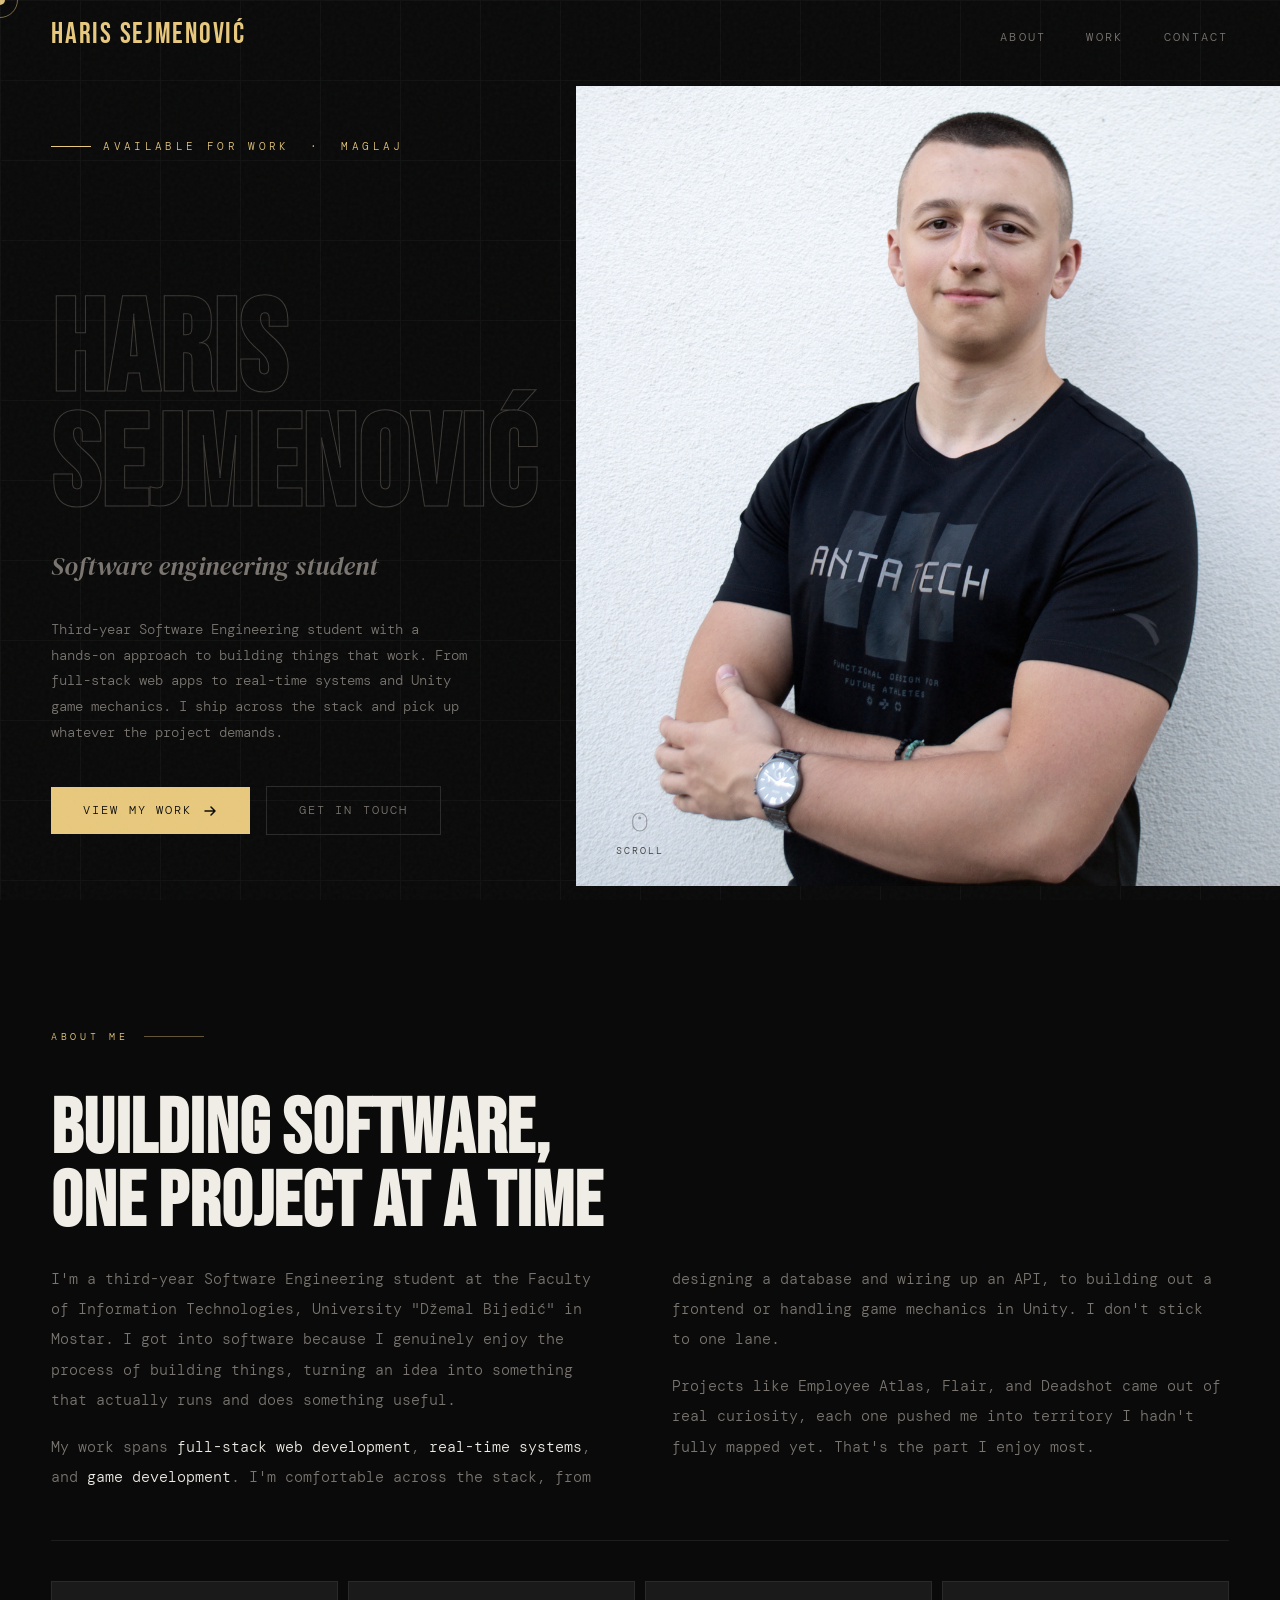
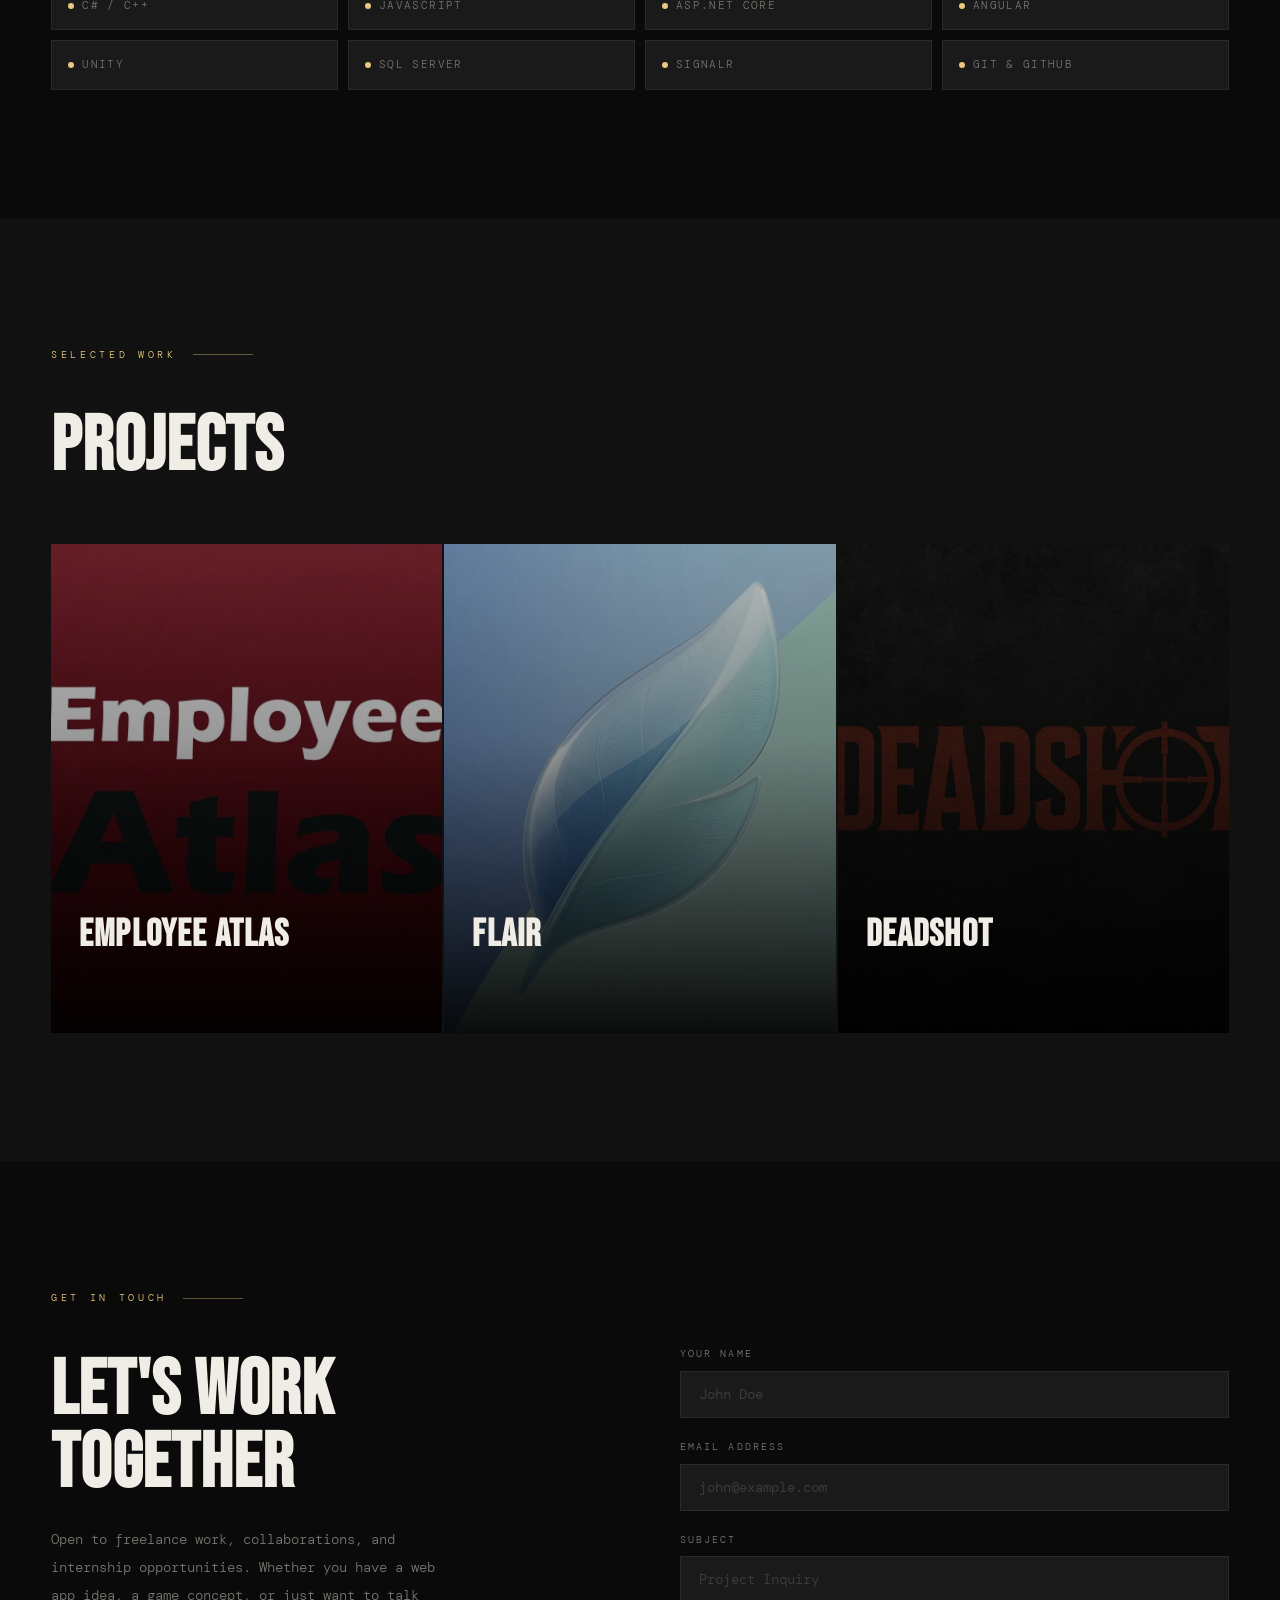
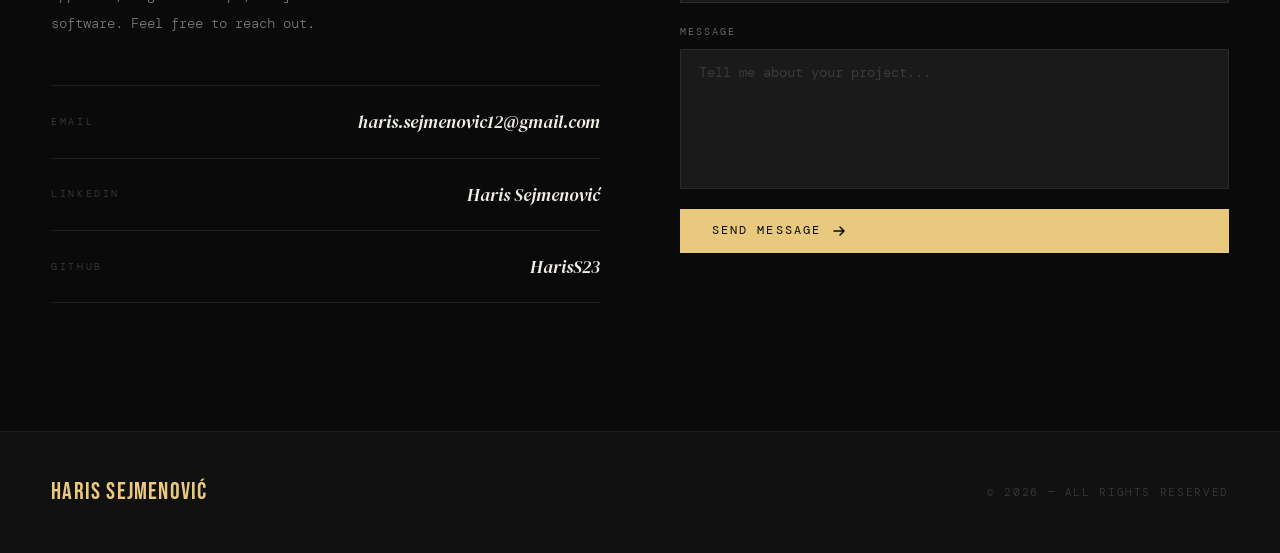
==== index.html @ 5f61e167 "Added files" ====
<!DOCTYPE html>
<html lang="en">
<head>
  <meta charset="UTF-8" />
  <meta name="viewport" content="width=device-width, initial-scale=1.0" />
  <title>Haris Sejmenović Portfolio</title>
  <meta name="description" content="[YOUR TAGLINE]" />
  <link rel="stylesheet" href="styles/style.css" />
</head>
<body>

  <div id="cursor"></div>
  <div id="cursor-ring"></div>

  <!-- NAV -->
  <nav>
    <a href="#" class="nav-logo"><span>Haris Sejmenović</span></a>
    <ul class="nav-links">
      <li><a href="#about">About</a></li>
      <li><a href="#projects">Work</a></li>
      <li><a href="#contact">Contact</a></li>
    </ul>
    <button class="nav-menu-btn" aria-label="Open menu">
      <span></span><span></span><span></span>
    </button>
  </nav>

  <div class="mobile-menu">
    <a href="../index.html#about">About</a>
    <a href="../index.html#projects">Work</a>
    <a href="../index.html#contact">Contact</a>
  </div>

  <!-- HERO -->
  <section id="hero">
    <div class="hero-bg-lines"></div>

    <div class="hero-content">
      <p class="hero-eyebrow">Available for work &nbsp;&middot;&nbsp; Maglaj</p>
      <h1 class="hero-name">
        <br><span class="line-2">Haris Sejmenović</span>
      </h1>
      <p class="hero-title">Software engineering student</p>
      <p class="hero-desc">
        Third-year Software Engineering student with a hands-on approach to building things that work. From full-stack web apps to real-time systems and Unity game mechanics. I ship across the stack and pick up whatever the project demands.
      </p>
      <div class="hero-actions">
        <a href="#projects" class="btn-primary">
          View My Work
          <svg width="16" height="16" viewBox="0 0 16 16" fill="none"><path d="M3 8h10M9 4l4 4-4 4" stroke="currentColor" stroke-width="1.5" stroke-linecap="round" stroke-linejoin="round"/></svg>
        </a>
        <a href="#contact" class="btn-ghost">Get In Touch</a>
      </div>
    </div>

    <div class="hero-visual">
      <div class="hero-img-frame">
        <img src="assets/LinkedinProfFinal.png" alt="[YOUR NAME]" />
      </div>
    </div>

    <div class="hero-scroll-hint">
      <svg width="16" height="20" viewBox="0 0 16 20" fill="none" stroke="currentColor" stroke-width="1.2"><rect x="1" y="1" width="14" height="18" rx="7"/><circle cx="8" cy="6" r="1.5" fill="currentColor" stroke="none"/></svg>
      Scroll
    </div>
  </section>

  <!-- ABOUT -->
  <section id="about">
    <div class="about-left reveal">
      <p class="section-label">About Me</p>
      <h2 class="section-heading">Building Software,<br>One Project at a Time</h2>
      <div class="about-bio">
        <p>I'm a third-year Software Engineering student at the Faculty of Information Technologies, University "Džemal Bijedić" in Mostar. I got into software because I genuinely enjoy the process of building things, turning an idea into something that actually runs and does something useful.</p>
        <p>My work spans <em>full-stack web development</em>, <em>real-time systems</em>, and <em>game development</em>. I'm comfortable across the stack, from designing a database and wiring up an API, to building out a frontend or handling game mechanics in Unity. I don't stick to one lane.</p>
        <p>Projects like Employee Atlas, Flair, and Deadshot came out of real curiosity, each one pushed me into territory I hadn't fully mapped yet. That's the part I enjoy most.</p>
      </div>
    </div>
    <div class="skills-grid">
        <div class="skill-tag">C# / C++</div>
        <div class="skill-tag">JavaScript</div>
        <div class="skill-tag">ASP.NET Core</div>
        <div class="skill-tag">Angular</div>
        <div class="skill-tag">Unity</div>
        <div class="skill-tag">SQL Server</div>
        <div class="skill-tag">SignalR</div>
        <div class="skill-tag">Git &amp; GitHub</div>
      </div>
  </section>

  <!-- PROJECTS -->
  <section id="projects">
    <p class="section-label reveal">Selected Work</p>
    <h2 class="section-heading reveal reveal-delay-1">Projects</h2>

    <div class="projects-grid">

      <!-- CARD: Employee Atlas -->
      <a href="pages/employee-atlas.html" class="project-card reveal">
        <div class="project-card-img">
          <img src="assets/AtlasLogo.png" alt="Employee Atlas" />
        </div>
        <div class="project-card-overlay">
          <p class="project-type">Web Application</p>
          <h3 class="project-title">Employee Atlas</h3>
          <p class="project-desc">A full-stack web application for managing employee data, handling profiles, roles, and organizational structure in one place.</p>
          <div class="project-arrow">View Project <svg width="14" height="14" viewBox="0 0 14 14" fill="none"><path d="M2 7h10M8 3l4 4-4 4" stroke="currentColor" stroke-width="1.5" stroke-linecap="round"/></svg></div>
        </div>
      </a>

      <!-- CARD: Flair -->
      <a href="pages/flair.html" class="project-card reveal reveal-delay-1">
        <div class="project-card-img">
          <img src="assets/flairpfp.png" alt="Flair" />
          
        </div>
        <div class="project-card-overlay">
          <p class="project-type">Web Application</p>
          <h3 class="project-title">Flair</h3>
          <p class="project-desc">A web application built around content. Focused on clean UX and practical functionality.</p>
          <div class="project-arrow">View Project <svg width="14" height="14" viewBox="0 0 14 14" fill="none"><path d="M2 7h10M8 3l4 4-4 4" stroke="currentColor" stroke-width="1.5" stroke-linecap="round"/></svg></div>
        </div>
      </a>

      <!-- CARD: Deadshot -->
      <a href="pages/deadshot.html" class="project-card reveal reveal-delay-2">
        <div class="project-card-img">
          <img src="assets/DeadshotLogo.png" alt="Deadshot" />
          
        </div>
        <div class="project-card-overlay">
          <p class="project-type">Video Game</p>
          <h3 class="project-title">Deadshot</h3>
          <p class="project-desc">A Unity-built shooter where tight mechanics and fast-paced gameplay take center stage. Built from the ground up, physics, enemy AI, and all.</p>
          <div class="project-arrow">View Project <svg width="14" height="14" viewBox="0 0 14 14" fill="none"><path d="M2 7h10M8 3l4 4-4 4" stroke="currentColor" stroke-width="1.5" stroke-linecap="round"/></svg></div>
        </div>
      </a>

    </div>
  </section>

  <!-- CONTACT -->
  <section id="contact">
    <div class="reveal">
      <p class="section-label">Get In Touch</p>
      <h2 class="section-heading">Let's Work<br>Together</h2>
      <p class="contact-intro">
        Open to freelance work, collaborations, and internship opportunities. Whether you have a web app idea, a game concept, or just want to talk software. Feel free to reach out.
      </p>
      <div class="contact-links">
        <a href="mailto:haris.sejmenovic12@gmail.com" class="contact-link-item">
          <span class="contact-link-label">Email</span>
          <span class="contact-link-value">haris.sejmenovic12@gmail.com</span>
        </a>
        <a href="https://linkedin.com/in/haris-sejmenović-aa0427330" target="_blank" rel="noopener" class="contact-link-item">
          <span class="contact-link-label">LinkedIn</span>
          <span class="contact-link-value">Haris Sejmenović</span>
        </a>
        <a href="https://github.com/HarisS23" target="_blank" rel="noopener" class="contact-link-item">
          <span class="contact-link-label">GitHub</span>
          <span class="contact-link-value">HarisS23</span>
        </a>
      </div>
    </div>

    <div class="reveal reveal-delay-2">
      <form id="contact-form" class="contact-form" action="https://formspree.io/f/mbdzwejz" method="POST">
        <div class="form-group">
          <label class="form-label" for="name">Your Name</label>
          <input class="form-input" type="text" id="name" name="name" placeholder="John Doe" required />
        </div>
        <div class="form-group">
          <label class="form-label" for="email">Email Address</label>
          <input class="form-input" type="email" id="email" name="email" placeholder="john@example.com" required />
        </div>
        <div class="form-group">
          <label class="form-label" for="message">Subject</label>
          <input class="form-input" type="text" id="message" name="message" placeholder="Project Inquiry" />        </div>
        <div class="form-group">
          <label class="form-label" for="subject">Message</label>
          <textarea class="form-textarea" id="subject" name="subject" placeholder="Tell me about your project..." required></textarea>
        </div>
        <button type="submit" class="btn-primary">
          Send Message
          <svg width="16" height="16" viewBox="0 0 16 16" fill="none"><path d="M3 8h10M9 4l4 4-4 4" stroke="currentColor" stroke-width="1.5" stroke-linecap="round" stroke-linejoin="round"/></svg>
        </button>
      </form>
    </div>
  </section>

  <!-- FOOTER -->
  <footer>
    <span class="footer-logo"><span>Haris Sejmenović</span></span>
    <span class="footer-copy">&copy; <span id="year"></span> &mdash; All rights reserved</span>
  </footer>

  <script src="main.js"></script>
  <script>document.getElementById('year').textContent = new Date().getFullYear();</script>
</body>
</html>
---- styles/style.css ----
/* ============================================================
   PORTFOLIO — GLOBAL STYLES
   Aesthetic: Cinematic Dark / Editorial
   ============================================================ */

@import url('https://fonts.googleapis.com/css2?family=Bebas+Neue&family=DM+Serif+Display:ital@0;1&family=DM+Mono:wght@300;400;500&display=swap');

/* ── CSS Variables ── */
:root {
  --bg:          #0a0a0a;
  --bg-2:        #111111;
  --bg-3:        #1a1a1a;
  --surface:     #161616;
  --border:      #2a2a2a;
  --border-soft: #1e1e1e;

  --text:        #f0ede6;
  --text-muted:  #7a7570;
  --text-dim:    #3d3a36;

  --accent:      #e8c97d;          /* warm gold */
  --accent-2:    #c0392b;          /* blood red */
  --accent-glow: rgba(232,201,125,0.12);

  --font-display: 'Bebas Neue', sans-serif;
  --font-serif:   'DM Serif Display', Georgia, serif;
  --font-mono:    'DM Mono', 'Courier New', monospace;

  --ease-out:     cubic-bezier(0.16, 1, 0.3, 1);
  --ease-in-out:  cubic-bezier(0.87, 0, 0.13, 1);

  --radius:       2px;
  --nav-h:        72px;
}

/* ── Reset ── */
*, *::before, *::after { box-sizing: border-box; margin: 0; padding: 0; }

html {
  scroll-behavior: smooth;
  font-size: 16px;
}

body {
  background: var(--bg);
  color: var(--text);
  font-family: var(--font-mono);
  font-weight: 300;
  line-height: 1.7;
  overflow-x: hidden;
  cursor: none;
}

::selection {
  background: var(--accent);
  color: var(--bg);
}

img { display: block; width: 100%; height: 100%; object-fit: cover; }
a   { color: inherit; text-decoration: none; }
ul  { list-style: none; }

/* ── Custom Cursor ── */
#cursor {
  position: fixed;
  top: 0; left: 0;
  width: 10px; height: 10px;
  background: var(--accent);
  border-radius: 50%;
  pointer-events: none;
  z-index: 9999;
  transform: translate(-50%, -50%);
  transition: transform 0.08s var(--ease-out), width 0.25s var(--ease-out), height 0.25s var(--ease-out), background 0.2s;
  mix-blend-mode: exclusion;
}
#cursor-ring {
  position: fixed;
  top: 0; left: 0;
  width: 36px; height: 36px;
  border: 1px solid var(--accent);
  border-radius: 50%;
  pointer-events: none;
  z-index: 9998;
  transform: translate(-50%, -50%);
  transition: transform 0.2s var(--ease-out), width 0.3s var(--ease-out), height 0.3s var(--ease-out), opacity 0.2s;
  opacity: 0.5;
}
body:hover #cursor-ring { opacity: 1; }

/* ── Noise Texture Overlay ── */
body::before {
  content: '';
  position: fixed;
  inset: 0;
  background-image: url("data:image/svg+xml,%3Csvg viewBox='0 0 256 256' xmlns='http://www.w3.org/2000/svg'%3E%3Cfilter id='noise'%3E%3CfeTurbulence type='fractalNoise' baseFrequency='0.9' numOctaves='4' stitchTiles='stitch'/%3E%3C/filter%3E%3Crect width='100%25' height='100%25' filter='url(%23noise)' opacity='1'/%3E%3C/svg%3E");
  opacity: 0.03;
  pointer-events: none;
  z-index: 9000;
}

/* ── Navigation ── */
nav {
  position: fixed;
  top: 0; left: 0; right: 0;
  height: var(--nav-h);
  display: flex;
  align-items: center;
  justify-content: space-between;
  padding: 0 clamp(24px, 4vw, 64px);
  z-index: 1000;
  border-bottom: 1px solid transparent;
  transition: background 0.4s, border-color 0.4s;
}
nav.scrolled {
  background: rgba(10,10,10,0.92);
  border-color: var(--border);
  backdrop-filter: blur(12px);
}

.nav-logo {
  font-family: var(--font-display);
  font-size: 1.8rem;
  letter-spacing: 0.06em;
  color: var(--text);
}
.nav-logo span { color: var(--accent); }

.nav-links {
  display: flex;
  gap: 40px;
  align-items: center;
}
.nav-links a {
  font-size: 0.72rem;
  letter-spacing: 0.2em;
  text-transform: uppercase;
  color: var(--text-muted);
  transition: color 0.2s;
  position: relative;
}
.nav-links a::after {
  content: '';
  position: absolute;
  bottom: -3px; left: 0;
  width: 0; height: 1px;
  background: var(--accent);
  transition: width 0.3s var(--ease-out);
}
.nav-links a:hover { color: var(--text); }
.nav-links a:hover::after { width: 100%; }

.nav-cta {
  font-size: 0.72rem !important;
  letter-spacing: 0.2em;
  text-transform: uppercase;
  color: var(--accent) !important;
  border: 1px solid var(--accent);
  padding: 8px 20px;
  transition: background 0.2s, color 0.2s !important;
}
.nav-cta::after { display: none !important; }
.nav-cta:hover { background: var(--accent); color: var(--bg) !important; }

.nav-menu-btn {
  display: none;
  flex-direction: column;
  gap: 5px;
  cursor: pointer;
  padding: 4px;
}
.nav-menu-btn span {
  display: block;
  width: 24px; height: 1px;
  background: var(--text);
  transition: transform 0.3s, opacity 0.3s;
}

/* ── Hero Section ── */
#hero {
  min-height: 100vh;
  display: grid;
  grid-template-columns: 1fr 1fr;
  align-items: center;
  padding: 0 clamp(24px, 4vw, 64px);
  padding-top: var(--nav-h);
  gap: 40px;
  position: relative;
  overflow: hidden;
}

.hero-bg-lines {
  position: absolute;
  inset: 0;
  background-image:
    linear-gradient(var(--border-soft) 1px, transparent 1px),
    linear-gradient(90deg, var(--border-soft) 1px, transparent 1px);
  background-size: 80px 80px;
  opacity: 0.4;
  pointer-events: none;
}

.hero-content { position: relative; z-index: 2; }

.hero-eyebrow {
  font-size: 0.7rem;
  letter-spacing: 0.3em;
  text-transform: uppercase;
  color: var(--accent);
  margin-bottom: 24px;
  display: flex;
  align-items: center;
  gap: 12px;
  opacity: 0;
  animation: fadeUp 0.8s 0.2s var(--ease-out) forwards;
}
.hero-eyebrow::before {
  content: '';
  width: 40px; height: 1px;
  background: var(--accent);
}

.hero-name {
  font-family: var(--font-display);
  font-size: clamp(5rem, 10vw, 11rem);
  line-height: 0.9;
  letter-spacing: 0.01em;
  color: var(--text);
  opacity: 0;
  animation: fadeUp 0.9s 0.35s var(--ease-out) forwards;
}
.hero-name .line-2 {
  color: transparent;
  -webkit-text-stroke: 1px var(--text-dim);
}

.hero-title {
  font-family: var(--font-serif);
  font-style: italic;
  font-size: clamp(1.1rem, 2vw, 1.6rem);
  color: var(--text-muted);
  margin-top: 20px;
  opacity: 0;
  animation: fadeUp 0.9s 0.5s var(--ease-out) forwards;
}

.hero-desc {
  font-size: 0.85rem;
  line-height: 1.9;
  color: var(--text-muted);
  max-width: 420px;
  margin-top: 28px;
  opacity: 0;
  animation: fadeUp 0.9s 0.65s var(--ease-out) forwards;
}

.hero-actions {
  display: flex;
  gap: 16px;
  margin-top: 40px;
  align-items: center;
  opacity: 0;
  animation: fadeUp 0.9s 0.8s var(--ease-out) forwards;
}

.btn-primary {
  display: inline-flex;
  align-items: center;
  gap: 10px;
  background: var(--accent);
  color: var(--bg);
  font-family: var(--font-mono);
  font-size: 0.72rem;
  letter-spacing: 0.18em;
  text-transform: uppercase;
  padding: 14px 32px;
  border: none;
  cursor: pointer;
  transition: background 0.2s, transform 0.2s;
}
.btn-primary:hover { background: #f5d88a; transform: translateY(-2px); }

.btn-ghost {
  display: inline-flex;
  align-items: center;
  gap: 10px;
  color: var(--text-muted);
  font-family: var(--font-mono);
  font-size: 0.72rem;
  letter-spacing: 0.18em;
  text-transform: uppercase;
  padding: 14px 32px;
  border: 1px solid var(--border);
  transition: border-color 0.2s, color 0.2s, transform 0.2s;
}
.btn-ghost:hover { border-color: var(--text-muted); color: var(--text); transform: translateY(-2px); }

.hero-visual {
  position: relative;
  z-index: 2;
  opacity: 0;
  height: 800px;
  animation: fadeIn 1.2s 0.5s var(--ease-out) forwards;
}

.hero-img-frame {
  width: 100%;
  height: 100%;
  max-width: 90vw;
  aspect-ratio: 1 / 1;
  position: relative;
  overflow: hidden;
}
.hero-img-frame::before {
  content: '';
  position: absolute;
  inset: 0;
  background: linear-gradient(135deg, transparent 60%, var(--accent) 100%);
  opacity: 0.08;
  z-index: 1;
  pointer-events: none;
}
.hero-img-frame img {
  object-position: top center;
  filter: grayscale(20%) contrast(1.05);
  transition: transform 0.8s var(--ease-out), filter 0.6s;
}
.hero-img-frame:hover img { transform: scale(1.03); filter: grayscale(0%) contrast(1.05); }

.hero-img-placeholder {
  width: 100%; height: 100%;
  background: var(--bg-3);
  display: flex;
  flex-direction: column;
  align-items: center;
  justify-content: center;
  gap: 12px;
  border: 1px dashed var(--border);
  color: var(--text-dim);
  font-size: 0.75rem;
  letter-spacing: 0.15em;
  text-transform: uppercase;
}
.hero-img-placeholder svg { opacity: 0.3; }

.hero-tag {
  position: absolute;
  bottom: 24px; left: -20px;
  background: var(--bg-2);
  border: 1px solid var(--border);
  padding: 16px 24px;
  z-index: 3;
}
.hero-tag p { font-size: 0.65rem; letter-spacing: 0.2em; text-transform: uppercase; color: var(--text-muted); }
.hero-tag strong { display: block; font-family: var(--font-display); font-size: 1.8rem; color: var(--accent); letter-spacing: 0.05em; }

.hero-scroll-hint {
  position: absolute;
  bottom: 40px; left: 50%;
  transform: translateX(-50%);
  display: flex;
  flex-direction: column;
  align-items: center;
  gap: 10px;
  color: var(--text-dim);
  font-size: 0.65rem;
  letter-spacing: 0.2em;
  text-transform: uppercase;
  animation: bounce 2s infinite;
  z-index: 2;
}
.hero-scroll-hint svg { opacity: 0.4; }

/* ── Section Shared ── */
section { padding: clamp(80px, 10vw, 140px) clamp(24px, 4vw, 64px); }

.section-label {
  display: flex;
  align-items: center;
  gap: 16px;
  font-size: 0.65rem;
  letter-spacing: 0.35em;
  text-transform: uppercase;
  color: var(--accent);
  margin-bottom: 48px;
}
.section-label::after {
  content: '';
  flex: 1;
  max-width: 60px;
  height: 1px;
  background: var(--accent);
  opacity: 0.4;
}

.section-heading {
  font-family: var(--font-display);
  font-size: clamp(3rem, 6vw, 6.5rem);
  line-height: 0.95;
  letter-spacing: 0.01em;
  margin-bottom: 24px;
}

/* ── About Section ── */
#about {
  display: block;
  background: var(--bg);
}

.about-bio {
  font-size: 0.95rem;
  line-height: 2;
  color: var(--text-muted);
  margin-bottom: 48px;
  columns: 2;
  column-gap: 64px;
}
.about-bio p + p { margin-top: 16px; }
.about-bio em { color: var(--text); font-style: normal; }

.skills-grid {
  display: grid;
  grid-template-columns: repeat(4, 1fr);
  gap: 10px;
  margin-top: 0;
  border-top: 1px solid var(--border-soft);
  padding-top: 40px;
}

.skill-tag {
  background: var(--bg-3);
  border: 1px solid var(--border);
  padding: 14px 16px;
  font-size: 0.7rem;
  letter-spacing: 0.12em;
  text-transform: uppercase;
  color: var(--text-muted);
  display: flex;
  align-items: center;
  gap: 8px;
  transition: border-color 0.2s, color 0.2s;
}
.skill-tag::before {
  content: '';
  width: 6px; height: 6px;
  background: var(--accent);
  border-radius: 50%;
  flex-shrink: 0;
}
.skill-tag:hover { border-color: var(--accent); color: var(--text); }

/* ── Projects Section ── */
#projects { background: var(--bg-2); }

.projects-grid {
  display: grid;
  grid-template-columns: repeat(3, 1fr);
  gap: 2px;
  margin-top: 60px;
}

.project-card {
  position: relative;
  aspect-ratio: 4/5;
  overflow: hidden;
  cursor: pointer;
  background: var(--bg-3);
}

.project-card-img {
  width: 100%; height: 100%;
  background: var(--surface);
  display: flex;
  flex-direction: column;
  align-items: center;
  justify-content: center;
  gap: 8px;
  color: var(--text-dim);
  font-size: 0.7rem;
  letter-spacing: 0.15em;
  text-transform: uppercase;
  transition: transform 0.6s var(--ease-out);
  overflow: hidden;
}
.project-card-img img {
  position: absolute;
  inset: 0;
  object-fit: cover;
  transition: transform 0.6s var(--ease-out), filter 0.4s;
  filter: grayscale(30%) brightness(0.75);
}
.project-card:hover .project-card-img img {
  transform: scale(1.07);
  filter: grayscale(0%) brightness(0.6);
}

.project-card-overlay {
  position: absolute;
  inset: 0;
  background: linear-gradient(to top, rgba(0,0,0,0.92) 0%, rgba(0,0,0,0.2) 60%, transparent 100%);
  padding: 32px 28px;
  display: flex;
  flex-direction: column;
  justify-content: flex-end;
  z-index: 2;
  transition: background 0.4s;
}
.project-card:hover .project-card-overlay {
  background: linear-gradient(to top, rgba(0,0,0,0.97) 0%, rgba(0,0,0,0.5) 60%, transparent 100%);
}

.project-type {
  font-size: 0.62rem;
  letter-spacing: 0.25em;
  text-transform: uppercase;
  color: var(--accent);
  margin-bottom: 8px;
  transform: translateY(8px);
  opacity: 0;
  transition: transform 0.4s var(--ease-out), opacity 0.4s;
}
.project-card:hover .project-type { transform: translateY(0); opacity: 1; }

.project-title {
  font-family: var(--font-display);
  font-size: clamp(1.8rem, 3vw, 2.8rem);
  letter-spacing: 0.03em;
  line-height: 1;
  margin-bottom: 12px;
}

.project-desc {
  font-size: 0.78rem;
  color: var(--text-muted);
  line-height: 1.7;
  max-height: 0;
  overflow: hidden;
  transition: max-height 0.5s var(--ease-out), opacity 0.4s;
  opacity: 0;
}
.project-card:hover .project-desc { max-height: 100px; opacity: 1; }

.project-arrow {
  display: flex;
  align-items: center;
  gap: 8px;
  font-size: 0.7rem;
  letter-spacing: 0.18em;
  text-transform: uppercase;
  color: var(--accent);
  margin-top: 16px;
  transform: translateX(-10px);
  opacity: 0;
  transition: transform 0.4s var(--ease-out), opacity 0.4s;
}
.project-card:hover .project-arrow { transform: translateX(0); opacity: 1; }

/* ── Contact Section ── */
#contact {
  background: var(--bg);
  display: grid;
  grid-template-columns: 1fr 1fr;
  gap: 80px;
  align-items: start;
}

.contact-intro {
  font-size: 0.88rem;
  line-height: 2;
  color: var(--text-muted);
  margin-top: 24px;
  max-width: 400px;
}

.contact-links {
  display: flex;
  flex-direction: column;
  gap: 0;
  margin-top: 48px;
}

.contact-link-item {
  display: flex;
  align-items: center;
  justify-content: space-between;
  padding: 20px 0;
  border-bottom: 1px solid var(--border-soft);
  transition: border-color 0.2s;
}
.contact-link-item:first-child { border-top: 1px solid var(--border-soft); }
.contact-link-item:hover { border-color: var(--border); }

.contact-link-label {
  font-size: 0.65rem;
  letter-spacing: 0.25em;
  text-transform: uppercase;
  color: var(--text-dim);
}
.contact-link-value {
  font-family: var(--font-serif);
  font-style: italic;
  font-size: 1.15rem;
  color: var(--text);
  transition: color 0.2s;
}
.contact-link-item:hover .contact-link-value { color: var(--accent); }

.contact-form {
  display: flex;
  flex-direction: column;
  gap: 20px;
  margin-top: 56px;
}

.form-group { display: flex; flex-direction: column; gap: 8px; }

.form-label {
  font-size: 0.65rem;
  letter-spacing: 0.2em;
  text-transform: uppercase;
  color: var(--text-muted);
}

.form-input, .form-textarea {
  background: var(--bg-3);
  border: 1px solid var(--border);
  color: var(--text);
  font-family: var(--font-mono);
  font-size: 0.85rem;
  padding: 14px 18px;
  outline: none;
  transition: border-color 0.2s;
  resize: none;
}
.form-input:focus, .form-textarea:focus {
  border-color: var(--accent);
  background: var(--surface);
}
.form-input::placeholder, .form-textarea::placeholder { color: var(--text-dim); }
.form-textarea { min-height: 140px; }

/* ── Footer ── */
footer {
  background: var(--bg-2);
  border-top: 1px solid var(--border-soft);
  padding: 40px clamp(24px, 4vw, 64px);
  display: flex;
  align-items: center;
  justify-content: space-between;
}

.footer-logo {
  font-family: var(--font-display);
  font-size: 1.5rem;
  letter-spacing: 0.05em;
}
.footer-logo span { color: var(--accent); }

.footer-copy {
  font-size: 0.68rem;
  letter-spacing: 0.15em;
  color: var(--text-dim);
  text-transform: uppercase;
}

.footer-links {
  display: flex;
  gap: 28px;
}
.footer-links a {
  font-size: 0.68rem;
  letter-spacing: 0.15em;
  text-transform: uppercase;
  color: var(--text-dim);
  transition: color 0.2s;
}
.footer-links a:hover { color: var(--accent); }

/* ── Animations ── */
@keyframes fadeUp {
  from { opacity: 0; transform: translateY(30px); }
  to   { opacity: 1; transform: translateY(0); }
}
@keyframes fadeIn {
  from { opacity: 0; }
  to   { opacity: 1; }
}
@keyframes bounce {
  0%, 100% { transform: translateX(-50%) translateY(0); }
  50%       { transform: translateX(-50%) translateY(8px); }
}

/* Scroll reveal */
.reveal {
  opacity: 0;
  transform: translateY(40px);
  transition: opacity 0.8s var(--ease-out), transform 0.8s var(--ease-out);
}
.reveal.visible {
  opacity: 1;
  transform: translateY(0);
}
.reveal-delay-1 { transition-delay: 0.1s; }
.reveal-delay-2 { transition-delay: 0.2s; }
.reveal-delay-3 { transition-delay: 0.3s; }
.reveal-delay-4 { transition-delay: 0.45s; }

/* ── Responsive ── */
@media (max-width: 1024px) {
  #hero { grid-template-columns: 1fr; padding-top: calc(var(--nav-h) + 40px); }
  .hero-visual { height: 50vh; max-height: 500px; }
  .about-bio { columns: 1; }
  .skills-grid { grid-template-columns: repeat(2, 1fr); }
  #contact { grid-template-columns: 1fr; gap: 48px; }
  .projects-grid { grid-template-columns: 1fr 1fr; }
}

@media (max-width: 768px) {
  .nav-links { display: none; }
  .nav-menu-btn { display: flex; }
  .projects-grid { grid-template-columns: 1fr; }
  .skills-grid { grid-template-columns: repeat(2, 1fr); }
  footer { flex-direction: column; gap: 20px; text-align: center; }
  .footer-links { flex-wrap: wrap; justify-content: center; }
}

/* Mobile menu */
.mobile-menu {
  position: fixed;
  inset: 0;
  background: var(--bg);
  z-index: 999;
  display: flex;
  flex-direction: column;
  align-items: center;
  justify-content: center;
  gap: 32px;
  transform: translateX(100%);
  transition: transform 0.4s var(--ease-out);
}
.mobile-menu.open { transform: translateX(0); }
.mobile-menu a {
  font-family: var(--font-display);
  font-size: 3rem;
  letter-spacing: 0.05em;
  color: var(--text);
  transition: color 0.2s;
}
.mobile-menu a:hover { color: var(--accent); }

/* ── Hide custom cursor on touch devices ── */
@media (hover: none) and (pointer: coarse) {
  #cursor, #cursor-ring { display: none; }
  body { cursor: auto; }
  *, *::before, *::after { cursor: auto !important; }
}
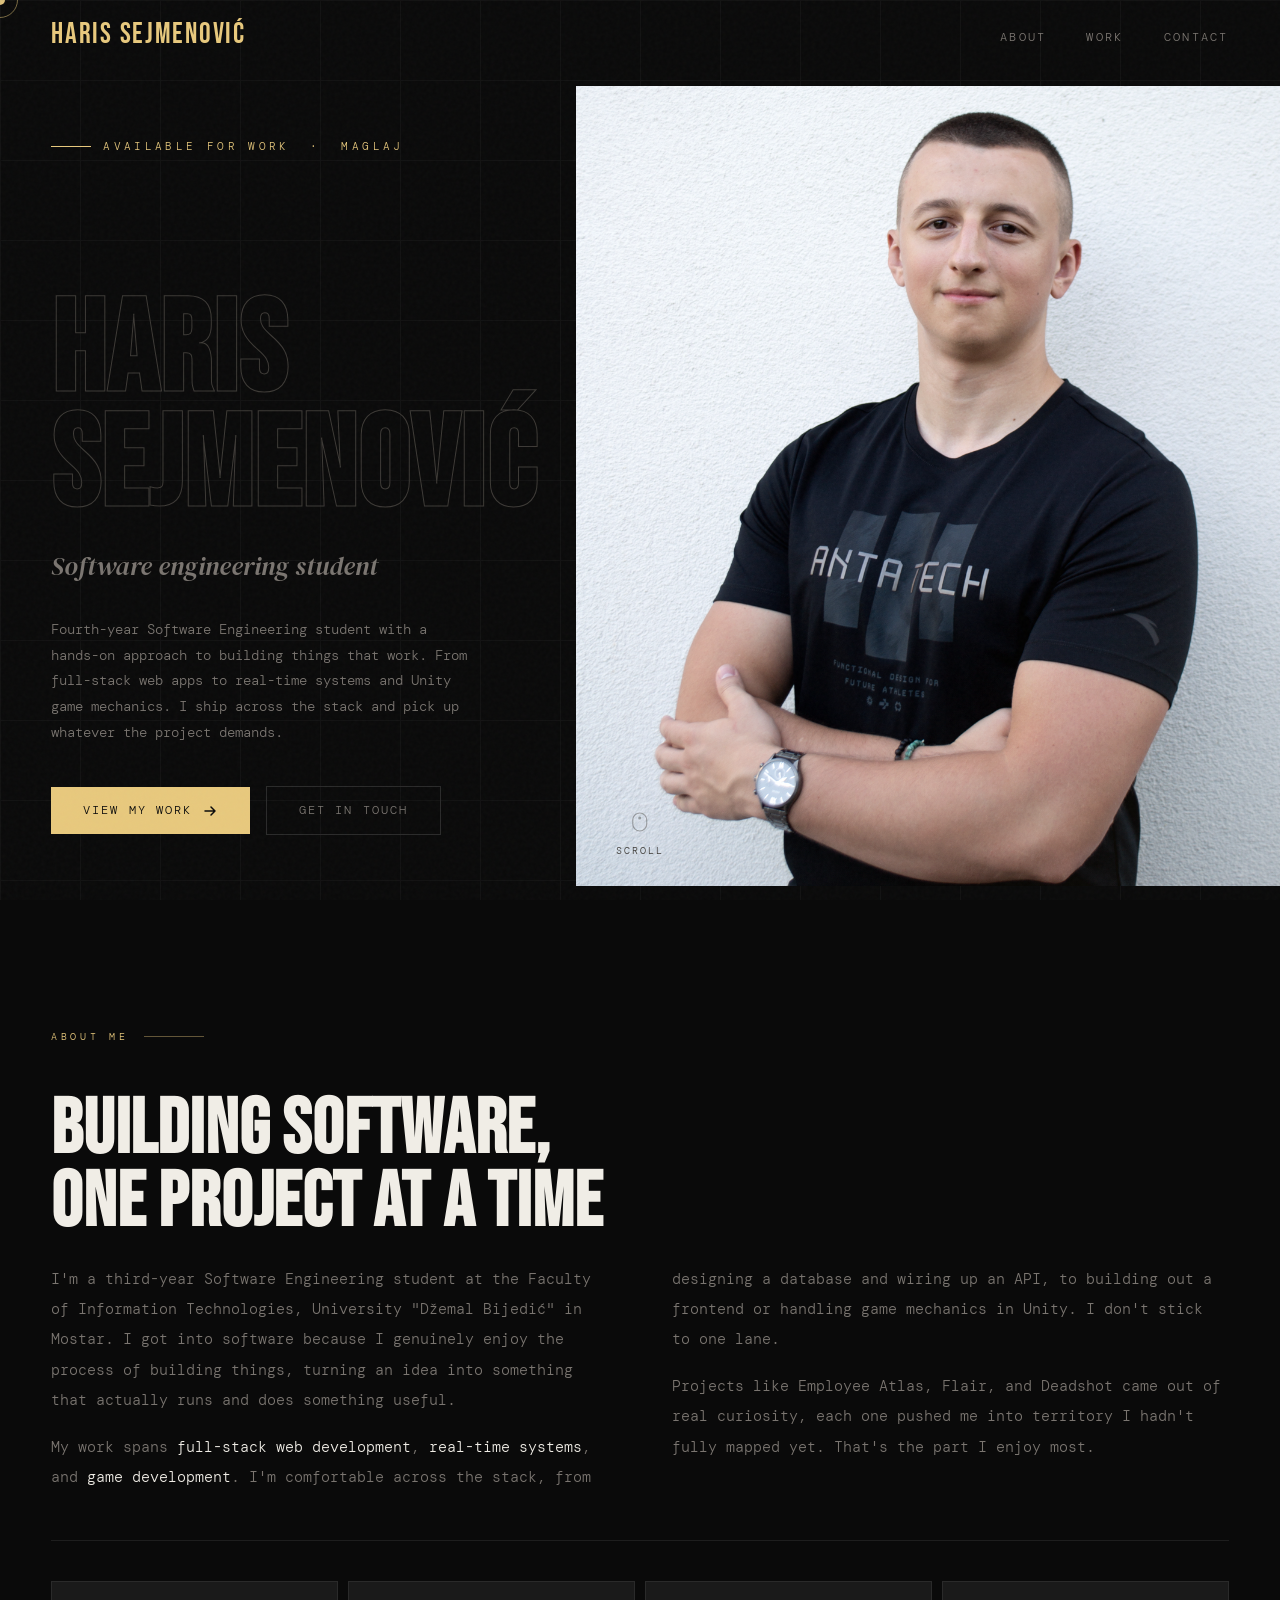
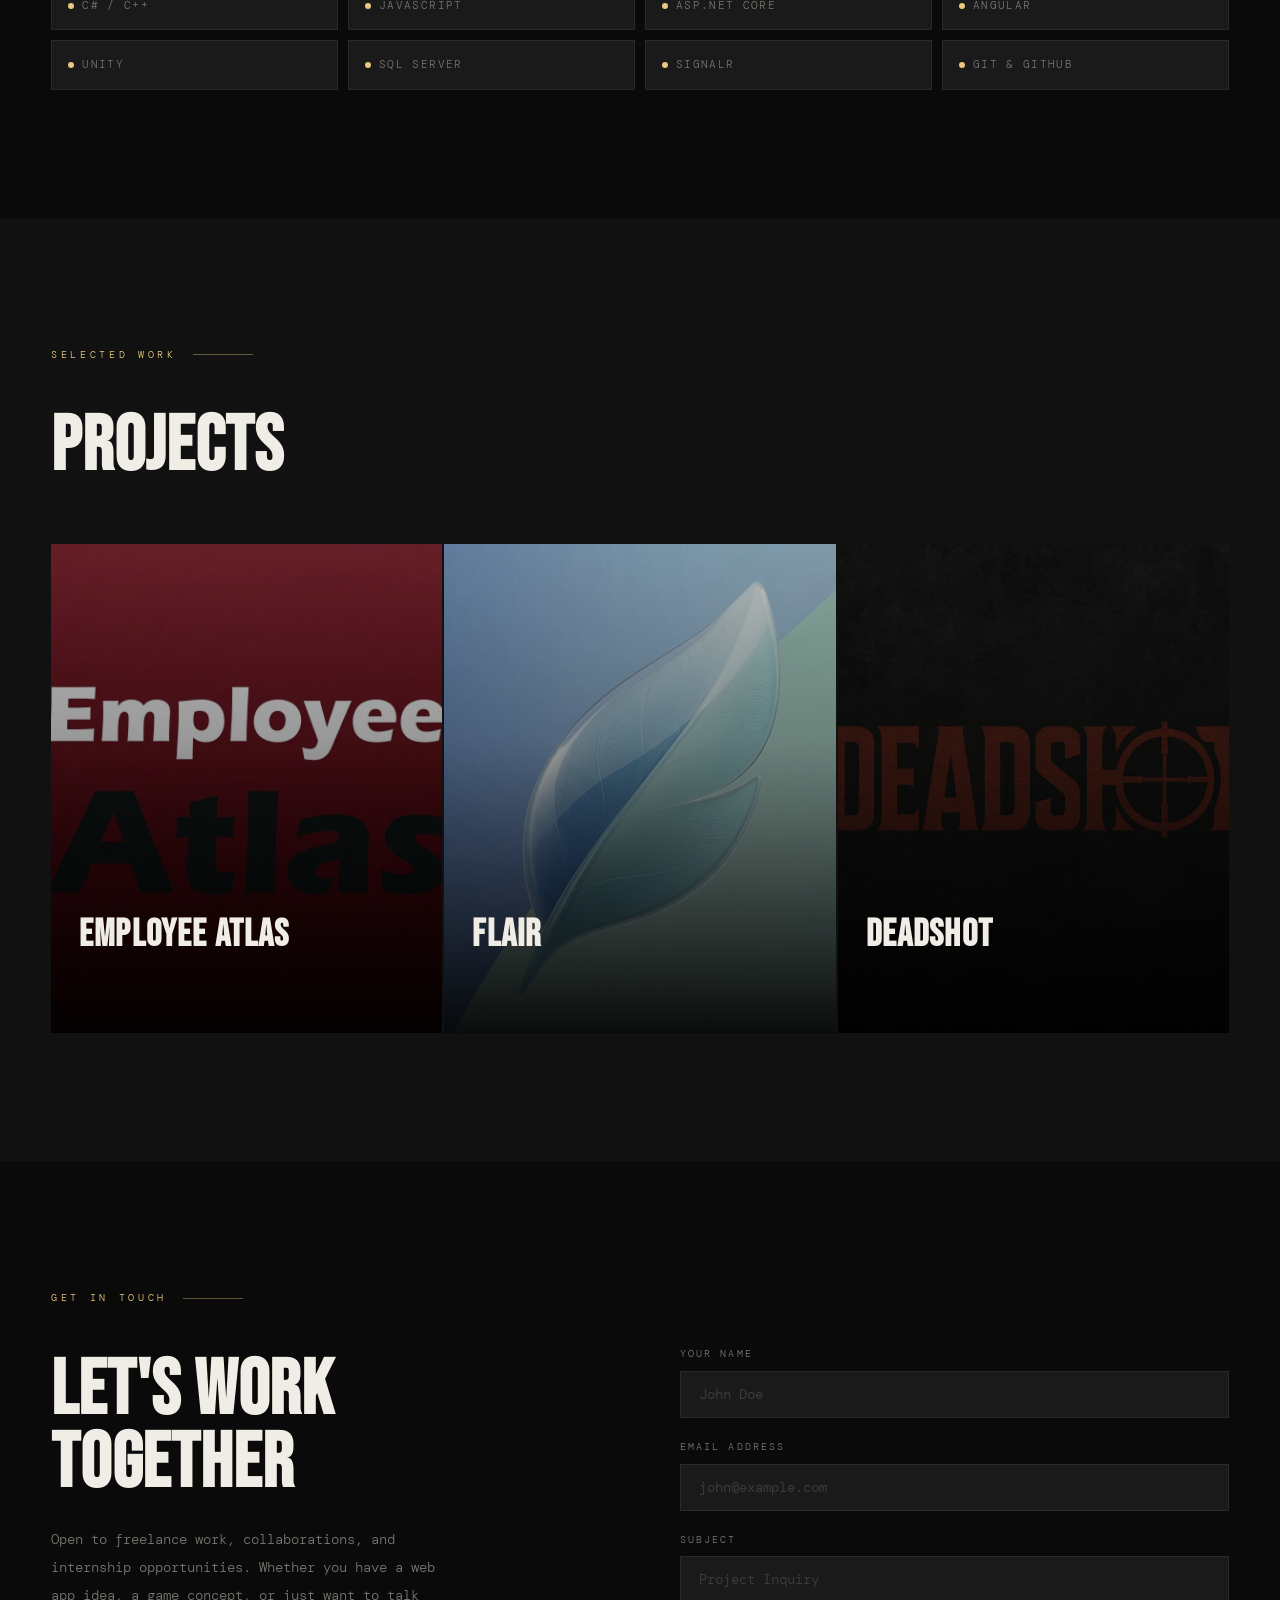
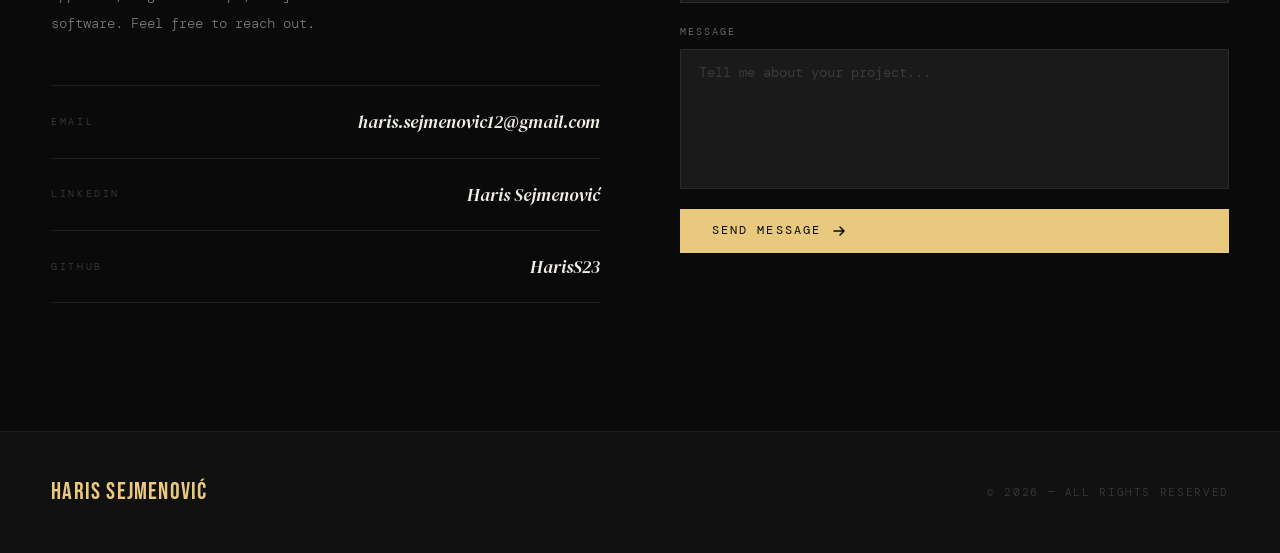
==== commit 0c85dadc: "Update student year from third to fourth" ====
--- a/index.html
+++ b/index.html
@@ -4,7 +4,7 @@
   <meta charset="UTF-8" />
   <meta name="viewport" content="width=device-width, initial-scale=1.0" />
   <title>Haris Sejmenović Portfolio</title>
-  <meta name="description" content="[YOUR TAGLINE]" />
+  <meta name="description" content=""/>
   <link rel="stylesheet" href="styles/style.css" />
 </head>
 <body>
@@ -12,7 +12,6 @@
   <div id="cursor"></div>
   <div id="cursor-ring"></div>
 
-  <!-- NAV -->
   <nav>
     <a href="#" class="nav-logo"><span>Haris Sejmenović</span></a>
     <ul class="nav-links">
@@ -31,7 +30,6 @@
     <a href="../index.html#contact">Contact</a>
   </div>
 
-  <!-- HERO -->
   <section id="hero">
     <div class="hero-bg-lines"></div>
 
@@ -42,7 +40,7 @@
       </h1>
       <p class="hero-title">Software engineering student</p>
       <p class="hero-desc">
-        Third-year Software Engineering student with a hands-on approach to building things that work. From full-stack web apps to real-time systems and Unity game mechanics. I ship across the stack and pick up whatever the project demands.
+        Fourth-year Software Engineering student with a hands-on approach to building things that work. From full-stack web apps to real-time systems and Unity game mechanics. I ship across the stack and pick up whatever the project demands.
       </p>
       <div class="hero-actions">
         <a href="#projects" class="btn-primary">
@@ -65,7 +63,6 @@
     </div>
   </section>
 
-  <!-- ABOUT -->
   <section id="about">
     <div class="about-left reveal">
       <p class="section-label">About Me</p>
@@ -88,14 +85,11 @@
       </div>
   </section>
 
-  <!-- PROJECTS -->
   <section id="projects">
     <p class="section-label reveal">Selected Work</p>
     <h2 class="section-heading reveal reveal-delay-1">Projects</h2>
 
     <div class="projects-grid">
-
-      <!-- CARD: Employee Atlas -->
       <a href="pages/employee-atlas.html" class="project-card reveal">
         <div class="project-card-img">
           <img src="assets/AtlasLogo.png" alt="Employee Atlas" />
@@ -108,7 +102,6 @@
         </div>
       </a>
 
-      <!-- CARD: Flair -->
       <a href="pages/flair.html" class="project-card reveal reveal-delay-1">
         <div class="project-card-img">
           <img src="assets/flairpfp.png" alt="Flair" />
@@ -122,7 +115,6 @@
         </div>
       </a>
 
-      <!-- CARD: Deadshot -->
       <a href="pages/deadshot.html" class="project-card reveal reveal-delay-2">
         <div class="project-card-img">
           <img src="assets/DeadshotLogo.png" alt="Deadshot" />
@@ -139,7 +131,6 @@
     </div>
   </section>
 
-  <!-- CONTACT -->
   <section id="contact">
     <div class="reveal">
       <p class="section-label">Get In Touch</p>
@@ -174,11 +165,11 @@
           <input class="form-input" type="email" id="email" name="email" placeholder="john@example.com" required />
         </div>
         <div class="form-group">
-          <label class="form-label" for="message">Subject</label>
-          <input class="form-input" type="text" id="message" name="message" placeholder="Project Inquiry" />        </div>
+          <label class="form-label" for="subject">Subject</label>
+          <input class="form-input" type="text" id="subject" name="subject" placeholder="Project Inquiry" />        </div>
         <div class="form-group">
-          <label class="form-label" for="subject">Message</label>
-          <textarea class="form-textarea" id="subject" name="subject" placeholder="Tell me about your project..." required></textarea>
+          <label class="form-label" for="message">Message</label>
+          <textarea class="form-textarea" id="message" name="message" placeholder="Tell me about your project..." required></textarea>
         </div>
         <button type="submit" class="btn-primary">
           Send Message
@@ -188,7 +179,6 @@
     </div>
   </section>
 
-  <!-- FOOTER -->
   <footer>
     <span class="footer-logo"><span>Haris Sejmenović</span></span>
     <span class="footer-copy">&copy; <span id="year"></span> &mdash; All rights reserved</span>
--- a/styles/style.css
+++ b/styles/style.css
@@ -1,11 +1,6 @@
-/* ============================================================
-   PORTFOLIO — GLOBAL STYLES
-   Aesthetic: Cinematic Dark / Editorial
-   ============================================================ */
 
 @import url('https://fonts.googleapis.com/css2?family=Bebas+Neue&family=DM+Serif+Display:ital@0;1&family=DM+Mono:wght@300;400;500&display=swap');
 
-/* ── CSS Variables ── */
 :root {
   --bg:          #0a0a0a;
   --bg-2:        #111111;
@@ -18,8 +13,8 @@
   --text-muted:  #7a7570;
   --text-dim:    #3d3a36;
 
-  --accent:      #e8c97d;          /* warm gold */
-  --accent-2:    #c0392b;          /* blood red */
+  --accent:      #e8c97d;         
+  --accent-2:    #c0392b;         
   --accent-glow: rgba(232,201,125,0.12);
 
   --font-display: 'Bebas Neue', sans-serif;
@@ -33,7 +28,6 @@
   --nav-h:        72px;
 }
 
-/* ── Reset ── */
 *, *::before, *::after { box-sizing: border-box; margin: 0; padding: 0; }
 
 html {
@@ -60,7 +54,6 @@
 a   { color: inherit; text-decoration: none; }
 ul  { list-style: none; }
 
-/* ── Custom Cursor ── */
 #cursor {
   position: fixed;
   top: 0; left: 0;
@@ -87,7 +80,6 @@
 }
 body:hover #cursor-ring { opacity: 1; }
 
-/* ── Noise Texture Overlay ── */
 body::before {
   content: '';
   position: fixed;
@@ -98,7 +90,6 @@
   z-index: 9000;
 }
 
-/* ── Navigation ── */
 nav {
   position: fixed;
   top: 0; left: 0; right: 0;
@@ -175,7 +166,6 @@
   transition: transform 0.3s, opacity 0.3s;
 }
 
-/* ── Hero Section ── */
 #hero {
   min-height: 100vh;
   display: grid;
@@ -370,7 +360,6 @@
 }
 .hero-scroll-hint svg { opacity: 0.4; }
 
-/* ── Section Shared ── */
 section { padding: clamp(80px, 10vw, 140px) clamp(24px, 4vw, 64px); }
 
 .section-label {
@@ -400,7 +389,6 @@
   margin-bottom: 24px;
 }
 
-/* ── About Section ── */
 #about {
   display: block;
   background: var(--bg);
@@ -448,7 +436,6 @@
 }
 .skill-tag:hover { border-color: var(--accent); color: var(--text); }
 
-/* ── Projects Section ── */
 #projects { background: var(--bg-2); }
 
 .projects-grid {
@@ -554,7 +541,6 @@
 }
 .project-card:hover .project-arrow { transform: translateX(0); opacity: 1; }
 
-/* ── Contact Section ── */
 #contact {
   background: var(--bg);
   display: grid;
@@ -638,7 +624,6 @@
 .form-input::placeholder, .form-textarea::placeholder { color: var(--text-dim); }
 .form-textarea { min-height: 140px; }
 
-/* ── Footer ── */
 footer {
   background: var(--bg-2);
   border-top: 1px solid var(--border-soft);
@@ -675,7 +660,6 @@
 }
 .footer-links a:hover { color: var(--accent); }
 
-/* ── Animations ── */
 @keyframes fadeUp {
   from { opacity: 0; transform: translateY(30px); }
   to   { opacity: 1; transform: translateY(0); }
@@ -689,7 +673,6 @@
   50%       { transform: translateX(-50%) translateY(8px); }
 }
 
-/* Scroll reveal */
 .reveal {
   opacity: 0;
   transform: translateY(40px);
@@ -704,7 +687,6 @@
 .reveal-delay-3 { transition-delay: 0.3s; }
 .reveal-delay-4 { transition-delay: 0.45s; }
 
-/* ── Responsive ── */
 @media (max-width: 1024px) {
   #hero { grid-template-columns: 1fr; padding-top: calc(var(--nav-h) + 40px); }
   .hero-visual { height: 50vh; max-height: 500px; }
@@ -723,7 +705,6 @@
   .footer-links { flex-wrap: wrap; justify-content: center; }
 }
 
-/* Mobile menu */
 .mobile-menu {
   position: fixed;
   inset: 0;
@@ -747,7 +728,6 @@
 }
 .mobile-menu a:hover { color: var(--accent); }
 
-/* ── Hide custom cursor on touch devices ── */
 @media (hover: none) and (pointer: coarse) {
   #cursor, #cursor-ring { display: none; }
   body { cursor: auto; }
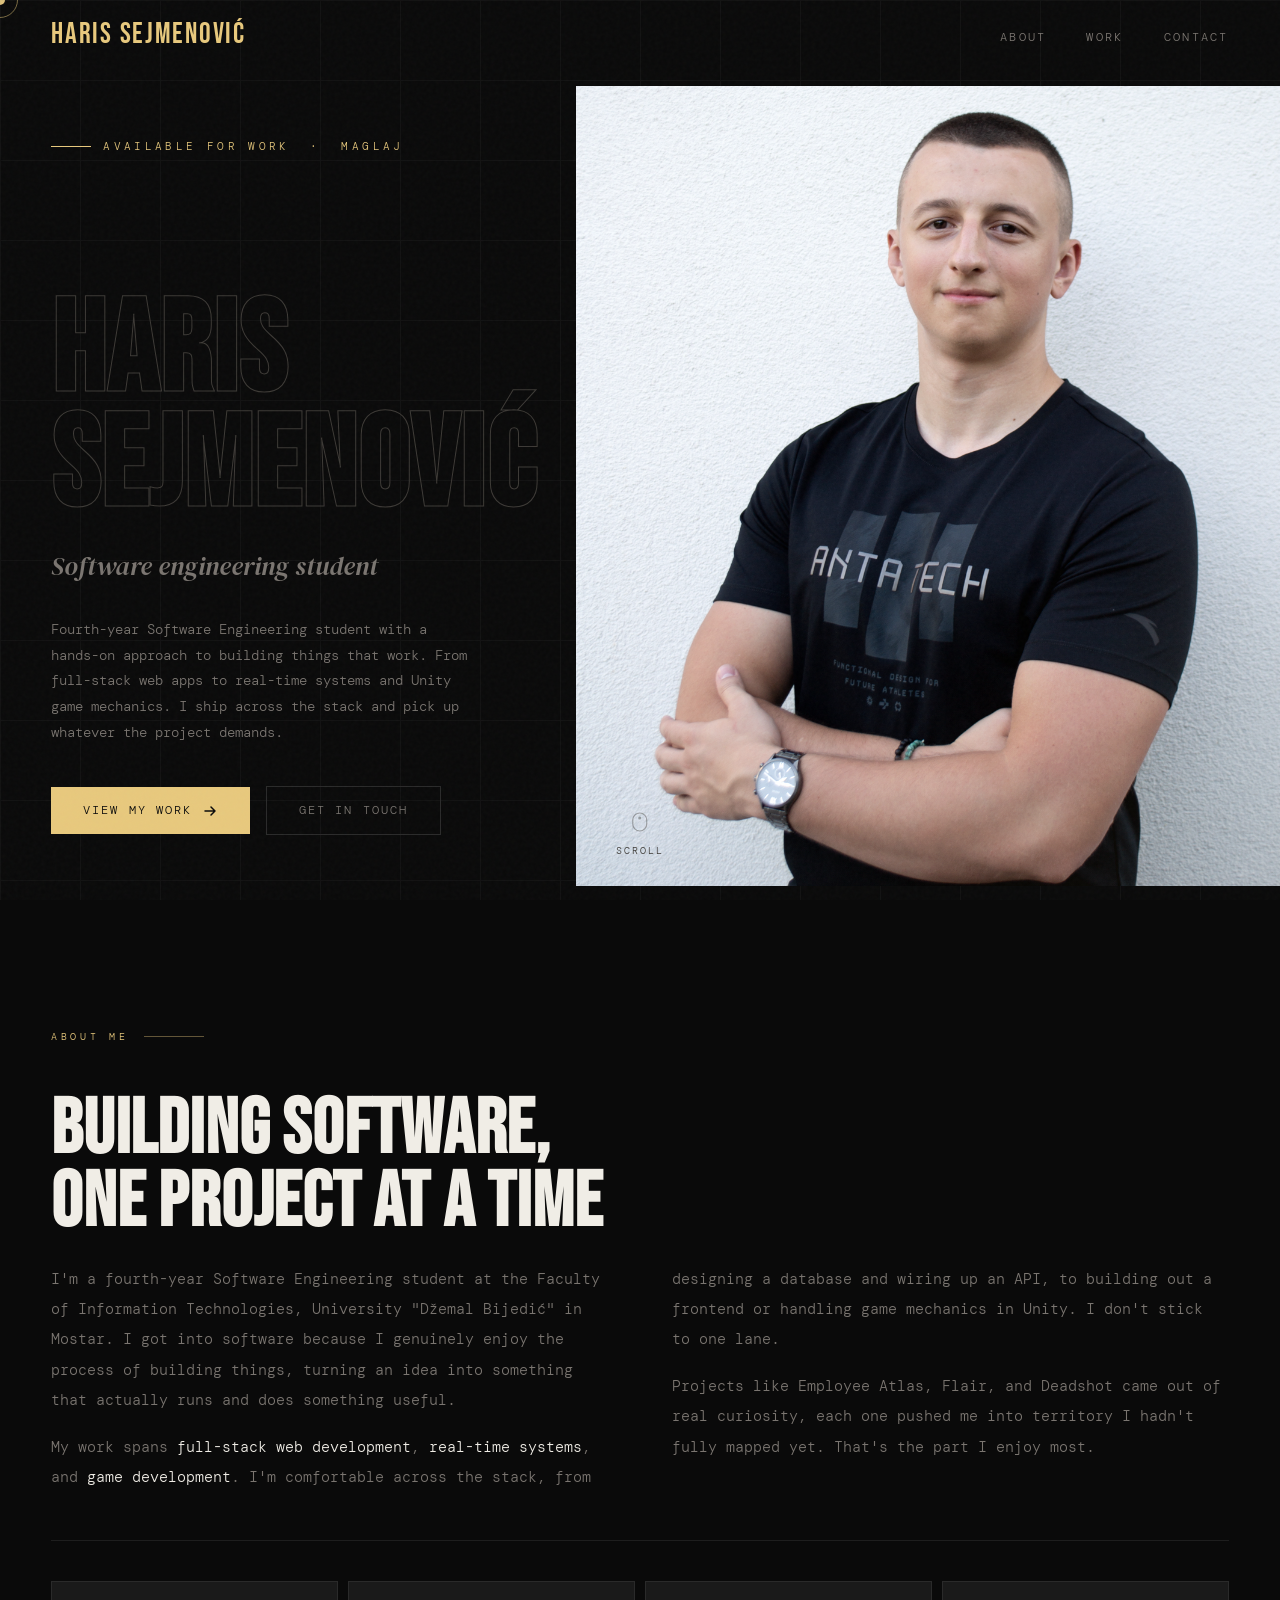
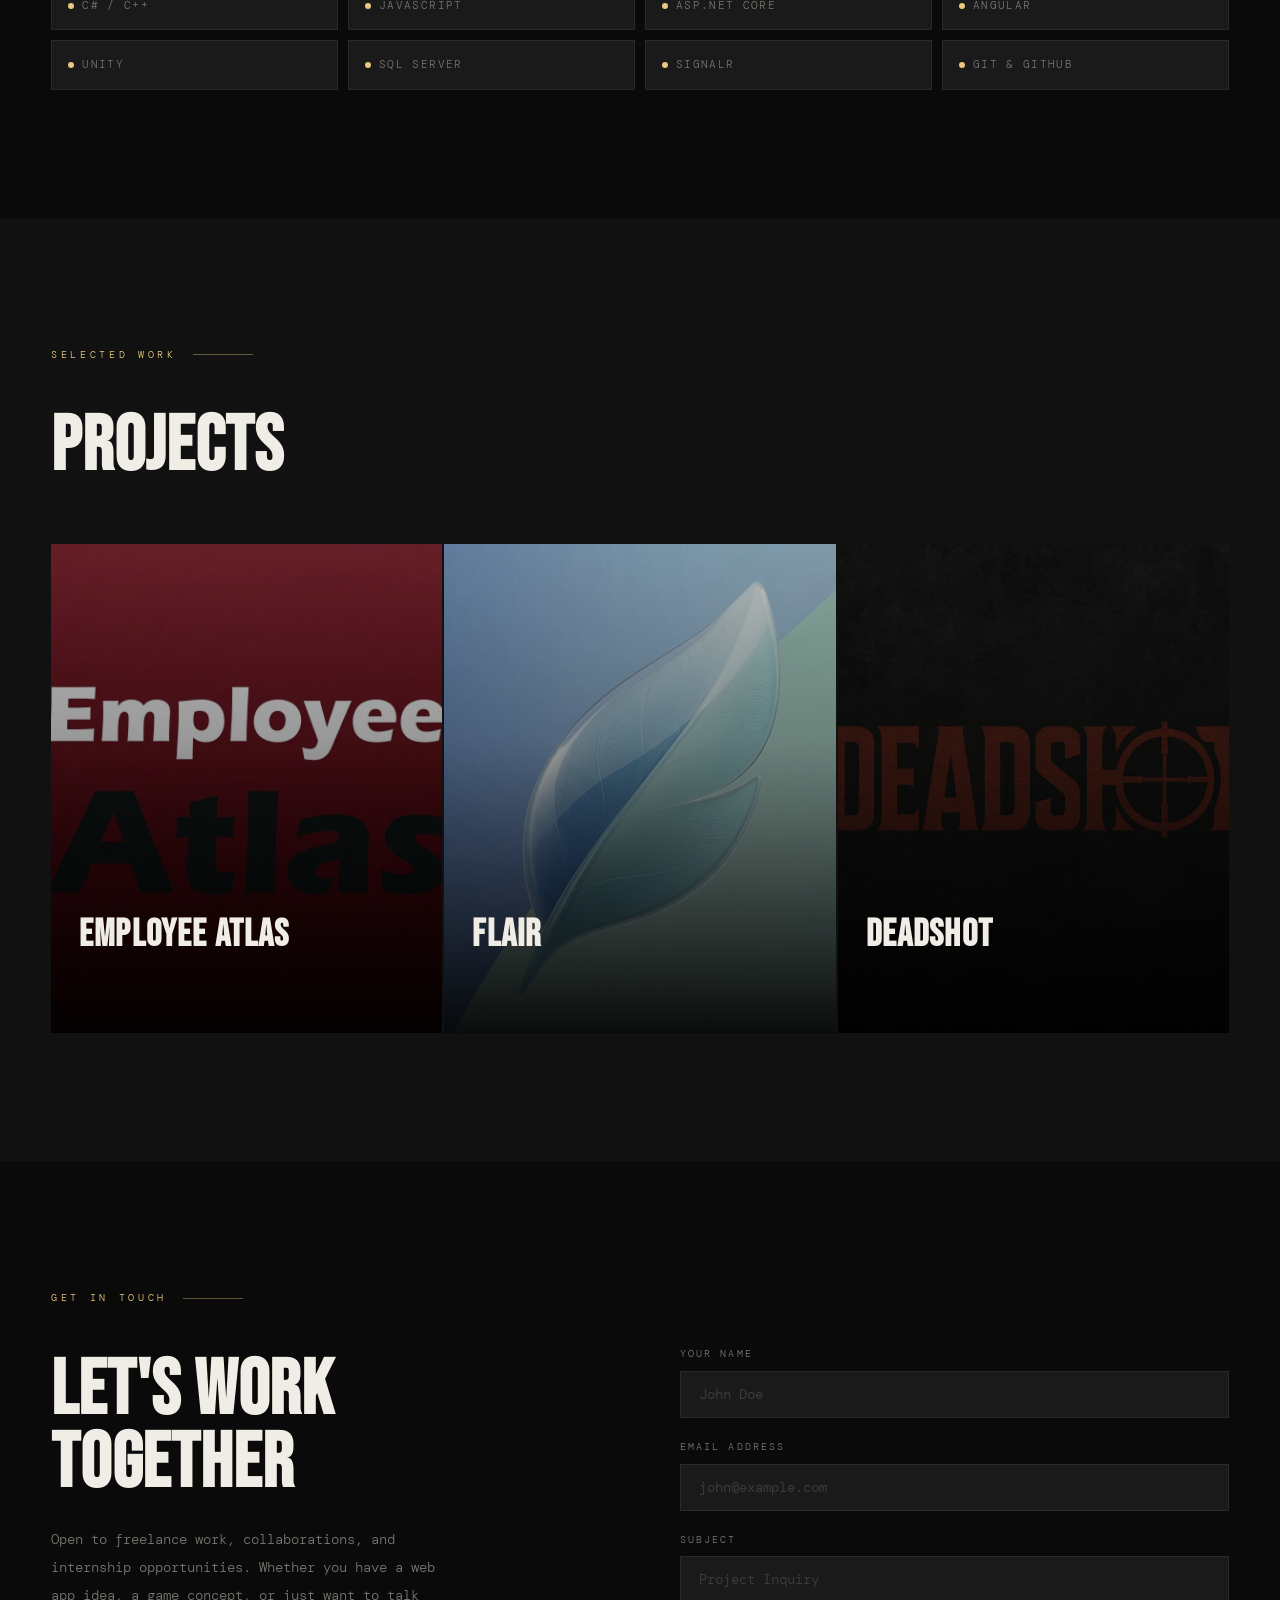
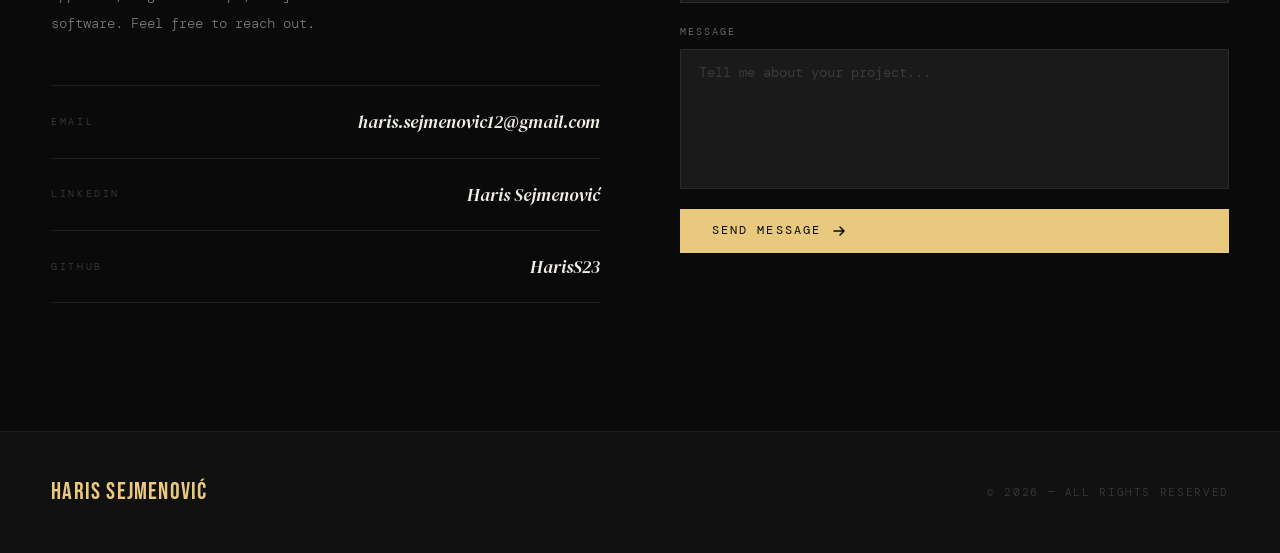
==== commit bbb9903e: "Update student year from third to fourth" ====
--- a/index.html
+++ b/index.html
@@ -68,7 +68,7 @@
       <p class="section-label">About Me</p>
       <h2 class="section-heading">Building Software,<br>One Project at a Time</h2>
       <div class="about-bio">
-        <p>I'm a third-year Software Engineering student at the Faculty of Information Technologies, University "Džemal Bijedić" in Mostar. I got into software because I genuinely enjoy the process of building things, turning an idea into something that actually runs and does something useful.</p>
+        <p>I'm a fourth-year Software Engineering student at the Faculty of Information Technologies, University "Džemal Bijedić" in Mostar. I got into software because I genuinely enjoy the process of building things, turning an idea into something that actually runs and does something useful.</p>
         <p>My work spans <em>full-stack web development</em>, <em>real-time systems</em>, and <em>game development</em>. I'm comfortable across the stack, from designing a database and wiring up an API, to building out a frontend or handling game mechanics in Unity. I don't stick to one lane.</p>
         <p>Projects like Employee Atlas, Flair, and Deadshot came out of real curiosity, each one pushed me into territory I hadn't fully mapped yet. That's the part I enjoy most.</p>
       </div>
